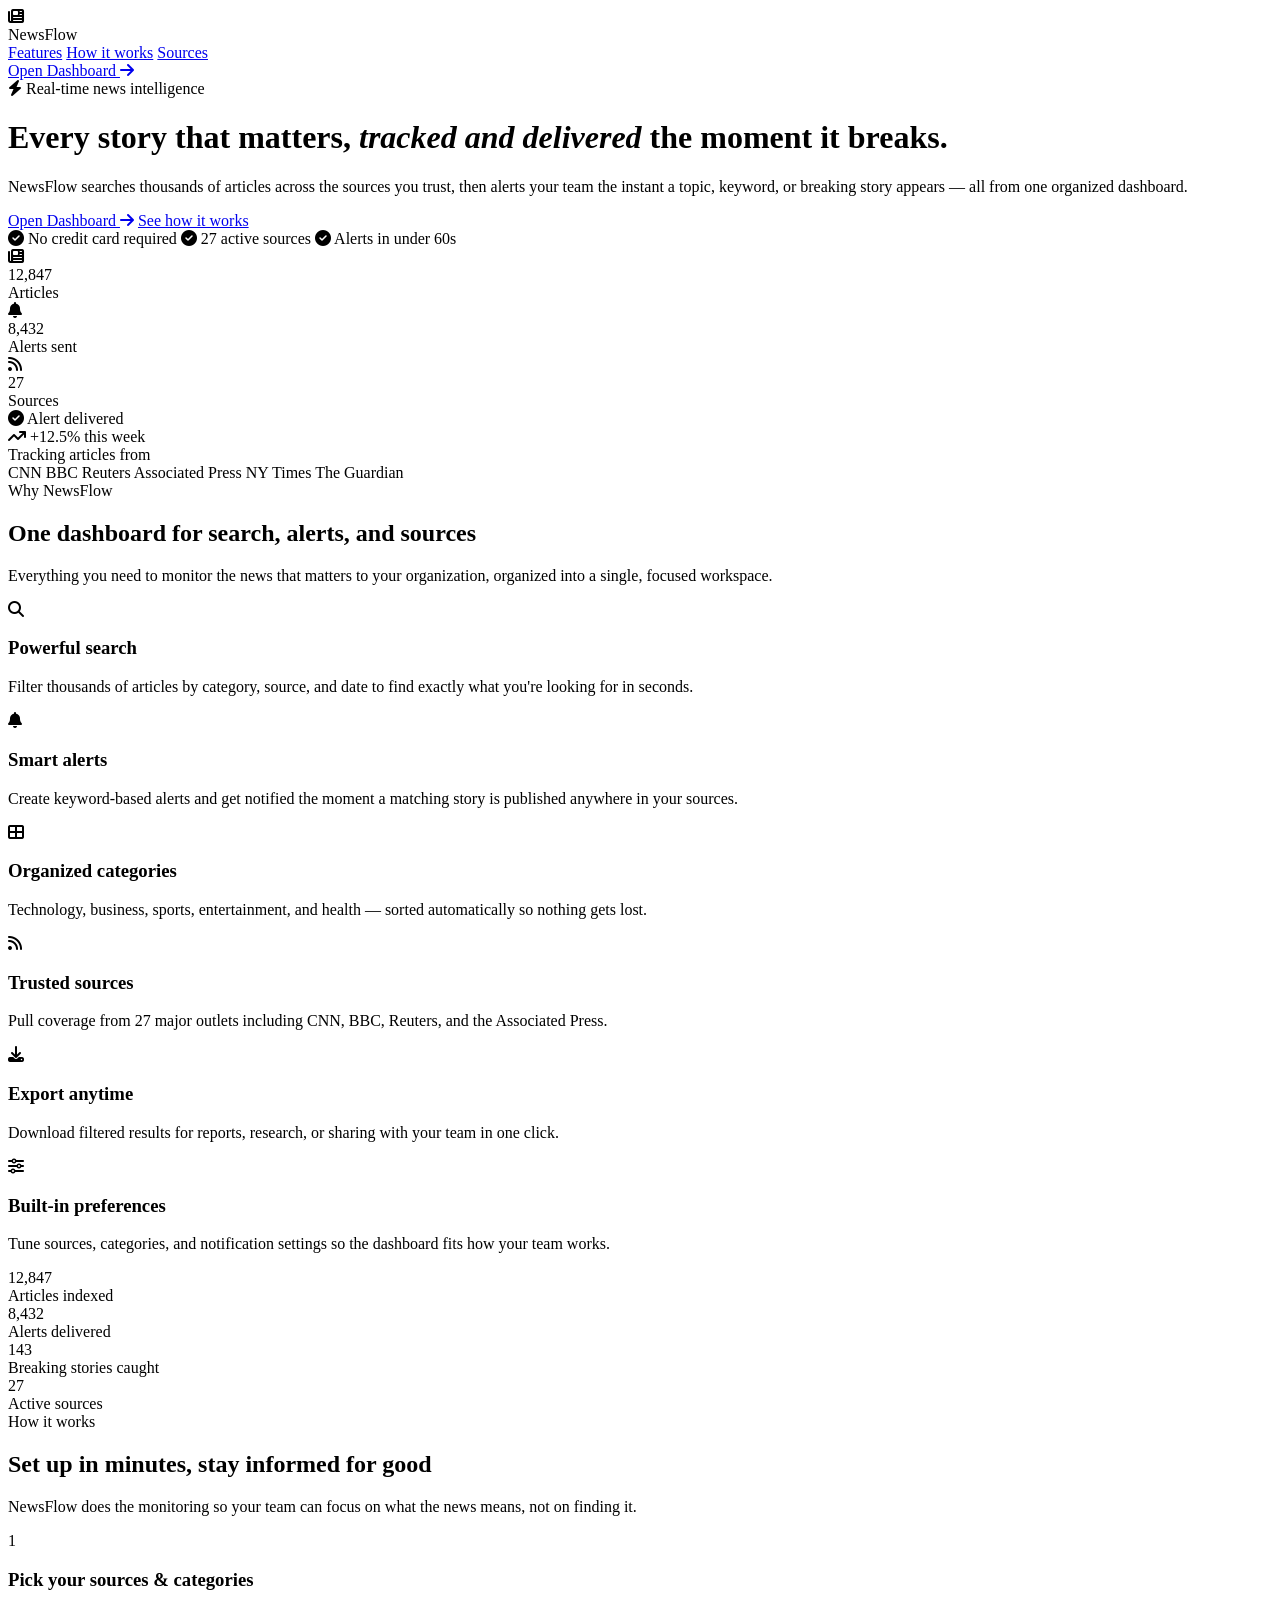
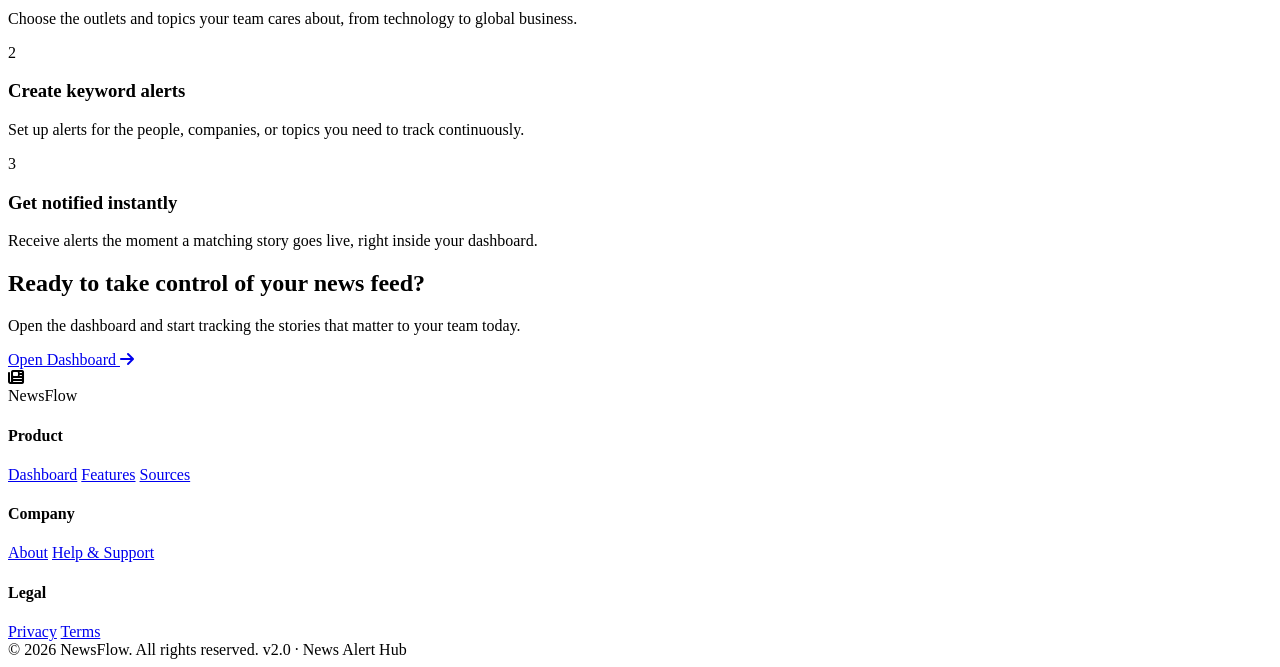
==== index.html @ 971b22b0 "Create index.html" ====
<!DOCTYPE html>
<html lang="en">
<head>
    <meta charset="UTF-8">
    <meta name="viewport" content="width=device-width, initial-scale=1.0">
    <title>Daily Journal Search & Notification Hub</title>

    <!-- Font Awesome -->
    <link rel="stylesheet" href="https://cdnjs.cloudflare.com/ajax/libs/font-awesome/6.4.0/css/all.min.css">

    <!-- Google Fonts -->
    <link href="https://fonts.googleapis.com/css2?family=Inter:wght@300;400;500;600;700;800&display=swap" rel="stylesheet">

    <!-- CSS Files -->
    <link rel="stylesheet" href="css/style.css">
    <link rel="stylesheet" href="css/landing.css">
</head>
<body class="landing">

    <!-- ============================================
    NAV
    ============================================ -->
    <nav class="landing-nav">
        <div class="nav-inner">
            <div class="nav-brand">
                <div class="logo"><i class="fas fa-newspaper"></i></div>
                <span>NewsFlow</span>
            </div>
            <div class="nav-links">
                <a href="#features">Features</a>
                <a href="#how-it-works">How it works</a>
                <a href="#sources">Sources</a>
            </div>
            <div class="nav-cta">
                <a href="dashboard.html" class="btn btn-primary">Open Dashboard <i class="fas fa-arrow-right"></i></a>
            </div>
        </div>
    </nav>

    <!-- ============================================
    HERO
    ============================================ -->
    <header class="hero">
        <div class="container">
            <div class="hero-grid">
                <div class="hero-copy">
                    <span class="hero-eyebrow"><i class="fas fa-bolt"></i> Real-time news intelligence</span>
                    <h1>Every story that matters, <em>tracked and delivered</em> the moment it breaks.</h1>
                    <p class="hero-sub">
                        NewsFlow searches thousands of articles across the sources you trust, then alerts your
                        team the instant a topic, keyword, or breaking story appears — all from one organized dashboard.
                    </p>
                    <div class="hero-actions">
                        <a href="dashboard.html" class="btn btn-primary btn-lg">Open Dashboard <i class="fas fa-arrow-right"></i></a>
                        <a href="#features" class="btn btn-outline btn-lg">See how it works</a>
                    </div>
                    <div class="hero-trust">
                        <span class="trust-item"><i class="fas fa-check-circle"></i> No credit card required</span>
                        <span class="trust-item"><i class="fas fa-check-circle"></i> 27 active sources</span>
                        <span class="trust-item"><i class="fas fa-check-circle"></i> Alerts in under 60s</span>
                    </div>
                </div>

                <div class="hero-visual">
                    <div class="mock-window">
                        <div class="mock-titlebar">
                            <span></span><span></span><span></span>
                        </div>
                        <div class="mock-body">
                            <div class="mock-stat-row">
                                <div class="mock-stat">
                                    <div class="mock-icon a"><i class="fas fa-newspaper"></i></div>
                                    <div class="mock-num">12,847</div>
                                    <div class="mock-label">Articles</div>
                                </div>
                                <div class="mock-stat">
                                    <div class="mock-icon b"><i class="fas fa-bell"></i></div>
                                    <div class="mock-num">8,432</div>
                                    <div class="mock-label">Alerts sent</div>
                                </div>
                                <div class="mock-stat">
                                    <div class="mock-icon c"><i class="fas fa-rss"></i></div>
                                    <div class="mock-num">27</div>
                                    <div class="mock-label">Sources</div>
                                </div>
                            </div>
                            <div class="mock-list">
                                <div class="mock-row"><span class="dot"></span><span class="bar med"></span></div>
                                <div class="mock-row"><span class="dot"></span><span class="bar short"></span></div>
                                <div class="mock-row"><span class="dot"></span><span class="bar med"></span></div>
                                <div class="mock-row"><span class="dot"></span><span class="bar short"></span></div>
                            </div>
                        </div>
                    </div>
                    <div class="floating-badge fb-1"><i class="fas fa-circle-check"></i> Alert delivered</div>
                    <div class="floating-badge fb-2"><i class="fas fa-arrow-trend-up"></i> +12.5% this week</div>
                </div>
            </div>
        </div>
    </header>

    <!-- ============================================
    SOURCES STRIP
    ============================================ -->
    <section class="sources-strip" id="sources">
        <div class="container strip-inner">
            <span class="strip-label">Tracking articles from</span>
            <div class="strip-logos">
                <span>CNN</span>
                <span>BBC</span>
                <span>Reuters</span>
                <span>Associated Press</span>
                <span>NY Times</span>
                <span>The Guardian</span>
            </div>
        </div>
    </section>

    <!-- ============================================
    FEATURES
    ============================================ -->
    <section class="section" id="features">
        <div class="container">
            <div class="section-header">
                <div class="section-eyebrow">Why NewsFlow</div>
                <h2>One dashboard for search, alerts, and sources</h2>
                <p>Everything you need to monitor the news that matters to your organization, organized into a single, focused workspace.</p>
            </div>
            <div class="features-grid">
                <div class="feature-card">
                    <div class="feature-icon blue"><i class="fas fa-search"></i></div>
                    <h3>Powerful search</h3>
                    <p>Filter thousands of articles by category, source, and date to find exactly what you're looking for in seconds.</p>
                </div>
                <div class="feature-card">
                    <div class="feature-icon cyan"><i class="fas fa-bell"></i></div>
                    <h3>Smart alerts</h3>
                    <p>Create keyword-based alerts and get notified the moment a matching story is published anywhere in your sources.</p>
                </div>
                <div class="feature-card">
                    <div class="feature-icon indigo"><i class="fas fa-th-large"></i></div>
                    <h3>Organized categories</h3>
                    <p>Technology, business, sports, entertainment, and health — sorted automatically so nothing gets lost.</p>
                </div>
                <div class="feature-card">
                    <div class="feature-icon navy"><i class="fas fa-rss"></i></div>
                    <h3>Trusted sources</h3>
                    <p>Pull coverage from 27 major outlets including CNN, BBC, Reuters, and the Associated Press.</p>
                </div>
                <div class="feature-card">
                    <div class="feature-icon blue"><i class="fas fa-download"></i></div>
                    <h3>Export anytime</h3>
                    <p>Download filtered results for reports, research, or sharing with your team in one click.</p>
                </div>
                <div class="feature-card">
                    <div class="feature-icon cyan"><i class="fas fa-sliders-h"></i></div>
                    <h3>Built-in preferences</h3>
                    <p>Tune sources, categories, and notification settings so the dashboard fits how your team works.</p>
                </div>
            </div>
        </div>
    </section>

    <!-- ============================================
    STATS BAND
    ============================================ -->
    <section class="stats-band">
        <div class="container">
            <div class="stats-band-grid">
                <div>
                    <div class="stat-num">12,847</div>
                    <div class="stat-caption">Articles indexed</div>
                </div>
                <div>
                    <div class="stat-num">8,432</div>
                    <div class="stat-caption">Alerts delivered</div>
                </div>
                <div>
                    <div class="stat-num">143</div>
                    <div class="stat-caption">Breaking stories caught</div>
                </div>
                <div>
                    <div class="stat-num">27</div>
                    <div class="stat-caption">Active sources</div>
                </div>
            </div>
        </div>
    </section>

    <!-- ============================================
    HOW IT WORKS
    ============================================ -->
    <section class="section" id="how-it-works">
        <div class="container">
            <div class="section-header">
                <div class="section-eyebrow">How it works</div>
                <h2>Set up in minutes, stay informed for good</h2>
                <p>NewsFlow does the monitoring so your team can focus on what the news means, not on finding it.</p>
            </div>
            <div class="steps-grid">
                <div class="step-card">
                    <div class="step-num">1</div>
                    <h3>Pick your sources & categories</h3>
                    <p>Choose the outlets and topics your team cares about, from technology to global business.</p>
                </div>
                <div class="step-card">
                    <div class="step-num">2</div>
                    <h3>Create keyword alerts</h3>
                    <p>Set up alerts for the people, companies, or topics you need to track continuously.</p>
                </div>
                <div class="step-card">
                    <div class="step-num">3</div>
                    <h3>Get notified instantly</h3>
                    <p>Receive alerts the moment a matching story goes live, right inside your dashboard.</p>
                </div>
            </div>
        </div>
    </section>

    <!-- ============================================
    CTA
    ============================================ -->
    <section class="section" style="padding-top: 0;">
        <div class="container">
            <div class="cta-banner">
                <h2>Ready to take control of your news feed?</h2>
                <p>Open the dashboard and start tracking the stories that matter to your team today.</p>
                <div class="cta-actions">
                    <a href="dashboard.html" class="btn btn-primary btn-lg">Open Dashboard <i class="fas fa-arrow-right"></i></a>
                </div>
            </div>
        </div>
    </section>

    <!-- ============================================
    FOOTER
    ============================================ -->
    <footer class="landing-footer">
        <div class="container">
            <div class="footer-top">
                <div class="footer-brand">
                    <div class="logo"><i class="fas fa-newspaper"></i></div>
                    NewsFlow
                </div>
                <div class="footer-links">
                    <div class="footer-col">
                        <h4>Product</h4>
                        <a href="dashboard.html">Dashboard</a>
                        <a href="#features">Features</a>
                        <a href="#sources">Sources</a>
                    </div>
                    <div class="footer-col">
                        <h4>Company</h4>
                        <a href="#">About</a>
                        <a href="#">Help & Support</a>
                    </div>
                    <div class="footer-col">
                        <h4>Legal</h4>
                        <a href="#">Privacy</a>
                        <a href="#">Terms</a>
                    </div>
                </div>
            </div>
            <div class="footer-bottom">
                <span>© 2026 NewsFlow. All rights reserved.</span>
                <span>v2.0 · News Alert Hub</span>
            </div>
        </div>
    </footer>

</body>
</html>
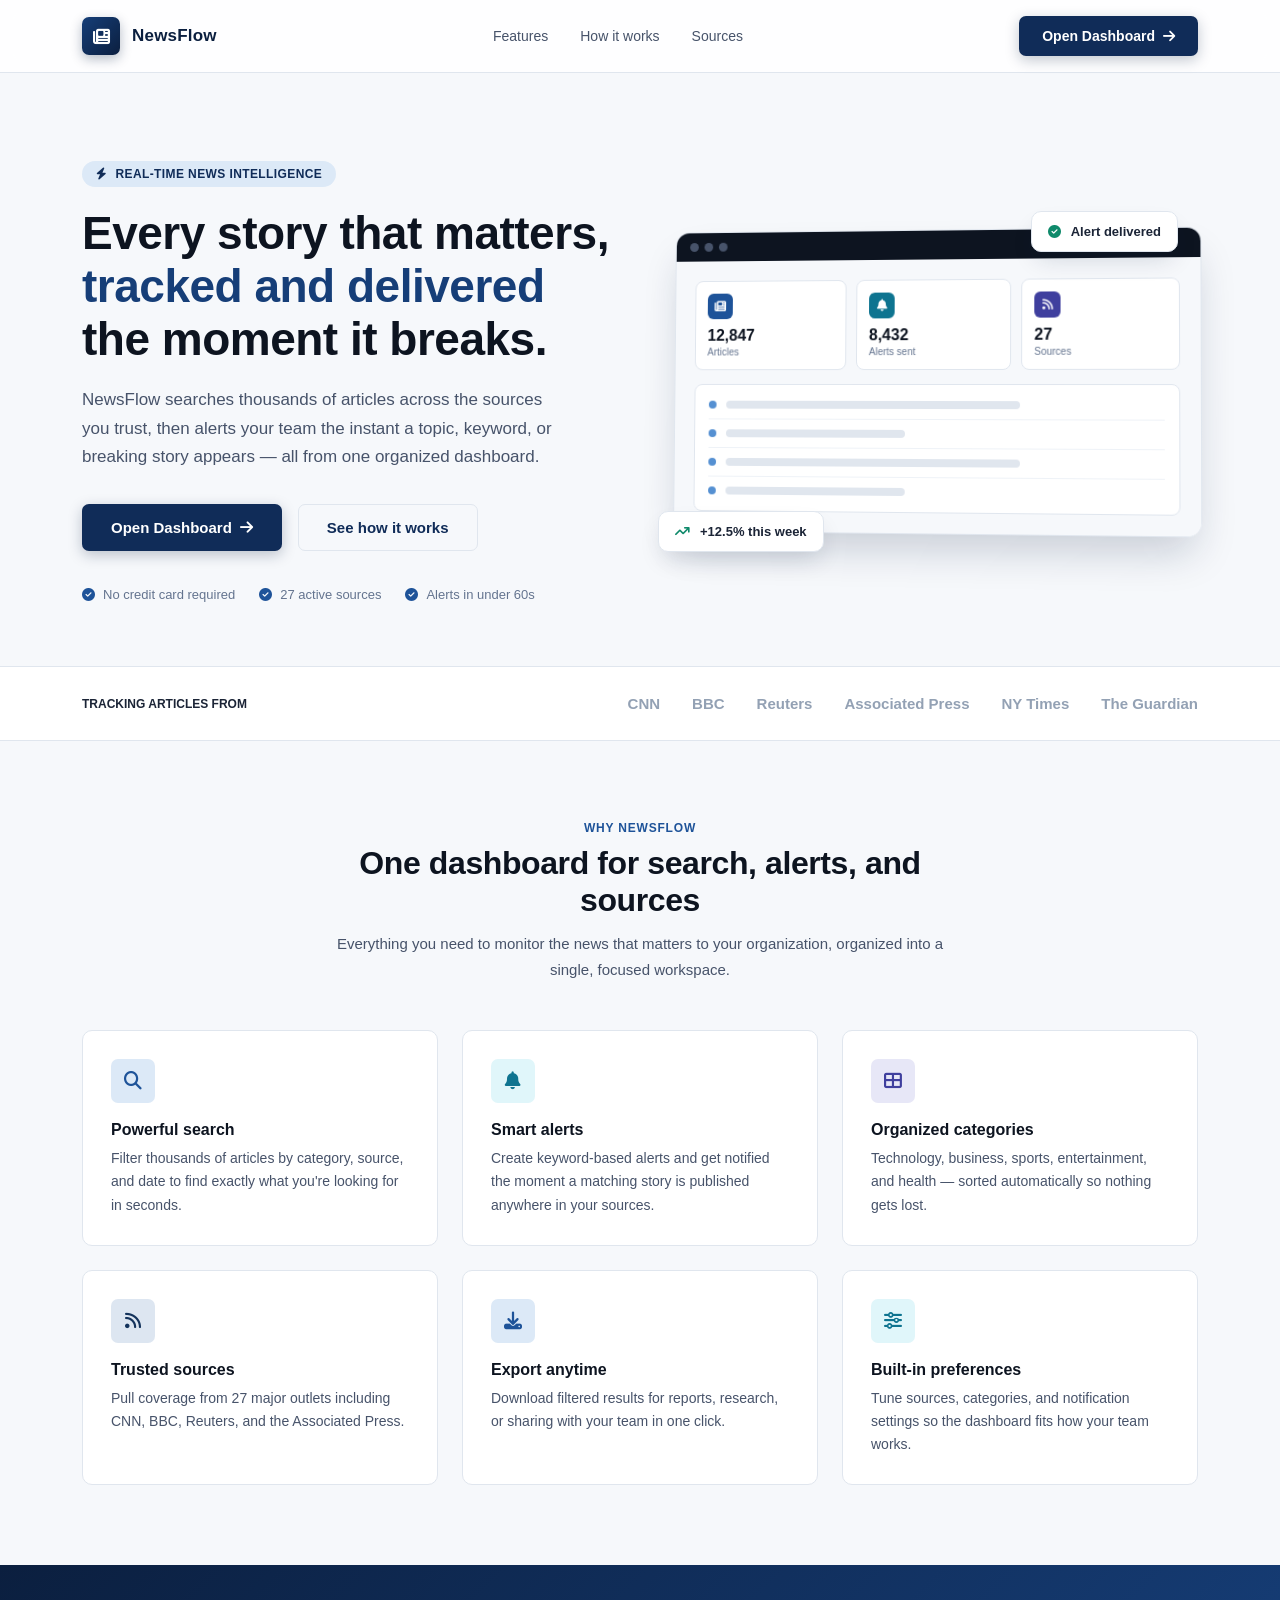
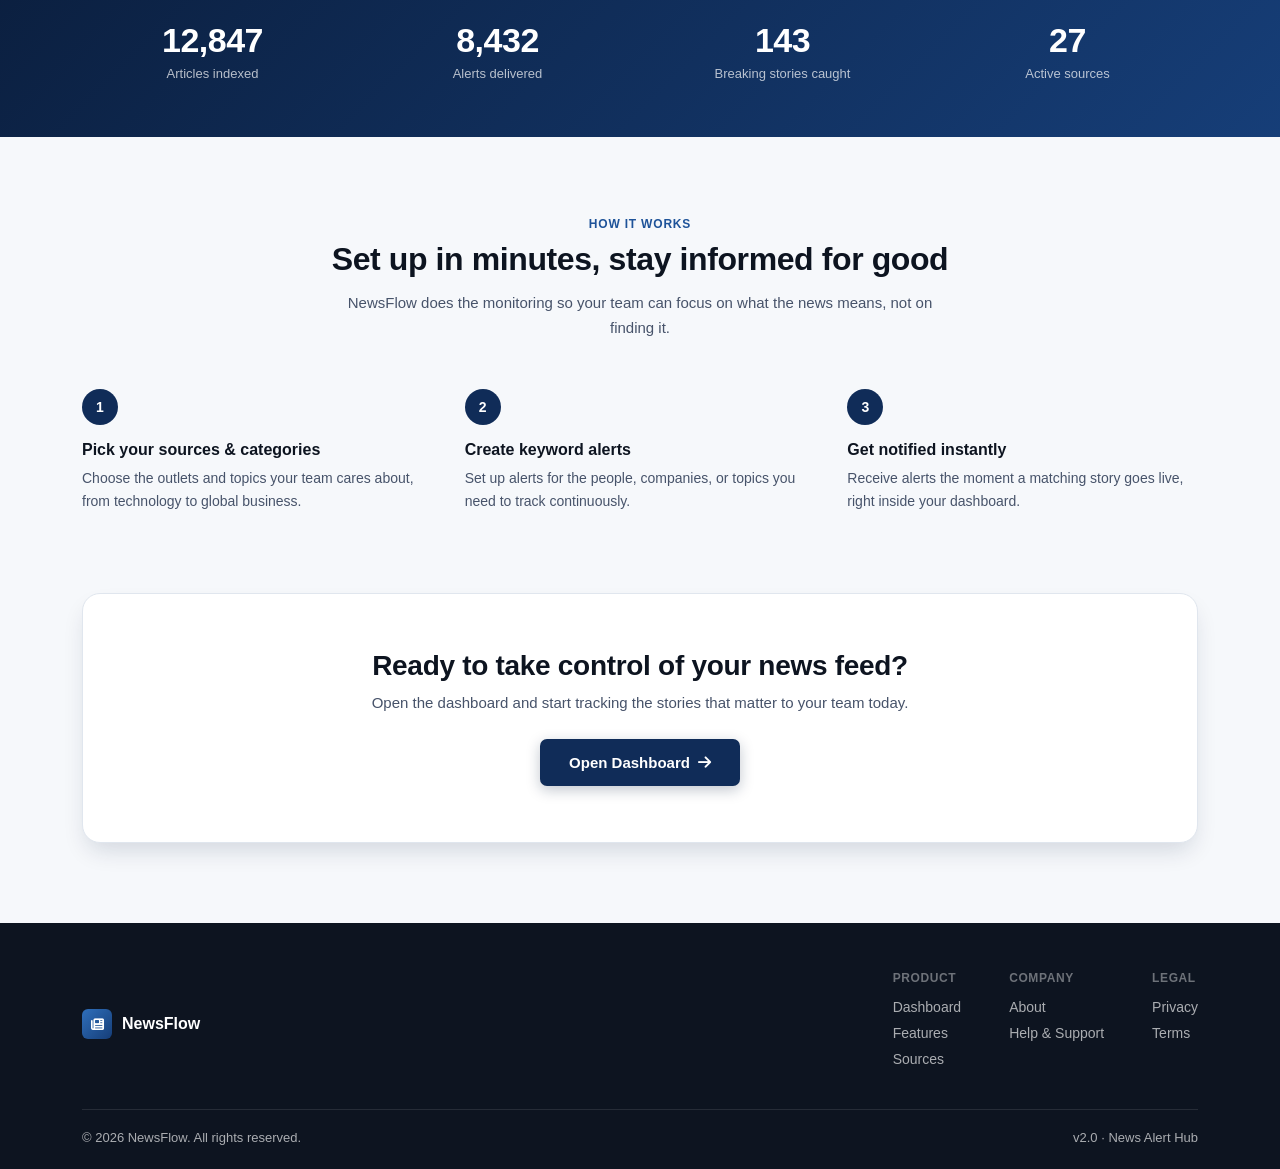
==== commit ca3e4d0a: "Update index.html" ====
--- a/index.html
+++ b/index.html
@@ -12,8 +12,8 @@
     <link href="https://fonts.googleapis.com/css2?family=Inter:wght@300;400;500;600;700;800&display=swap" rel="stylesheet">
 
     <!-- CSS Files -->
-    <link rel="stylesheet" href="css/style.css">
-    <link rel="stylesheet" href="css/landing.css">
+    <link rel="stylesheet" href="style.css">
+    <link rel="stylesheet" href="landing.css">
 </head>
 <body class="landing">
 
--- a/style.css
+++ b/style.css
@@ -0,0 +1,546 @@
+/* ============================================
+   CSS VARIABLES - BLUE THEME
+   ============================================ */
+:root {
+    /* Core brand blues (deep navy anchor -> bright sky highlight) */
+    --primary-50: #EFF5FC;
+    --primary-100: #DCE9F7;
+    --primary-200: #B7D2EF;
+    --primary-300: #86B2E2;
+    --primary-400: #5590D2;
+    --primary-500: #2F6FBB;
+    --primary-600: #1E5399;
+    --primary-700: #163E78;
+    --primary-800: #102C58;
+    --primary-900: #0B1F3F;
+
+    /* Secondary blue-family accents (used in place of unrelated hues) */
+    --accent-cyan: #0E7490;
+    --accent-cyan-bg: #E0F6FA;
+    --accent-indigo: #3F3F9E;
+    --accent-indigo-bg: #E7E7F7;
+    --accent-navy: #14335C;
+    --accent-navy-bg: #DDE6F1;
+
+    --success: #0F8A6B;
+    --success-bg: #DDF3EC;
+    --danger: #C0362C;
+    --danger-bg: #FBE6E4;
+    --warning: #B5750F;
+    --warning-bg: #FBF0DC;
+    --info: var(--primary-500);
+    --info-bg: var(--primary-100);
+
+    --gray-50: #F6F8FB;
+    --gray-100: #EEF2F7;
+    --gray-200: #E0E6EE;
+    --gray-300: #C7D0DC;
+    --gray-400: #93A1B4;
+    --gray-500: #64748F;
+    --gray-600: #47536A;
+    --gray-700: #303A4D;
+    --gray-800: #1B2436;
+    --gray-900: #0D1420;
+
+    --shadow: 0 1px 3px 0 rgba(11, 31, 63, 0.08);
+    --shadow-md: 0 4px 10px -2px rgba(11, 31, 63, 0.12);
+    --shadow-lg: 0 12px 24px -6px rgba(11, 31, 63, 0.16);
+    --shadow-xl: 0 22px 40px -8px rgba(11, 31, 63, 0.20);
+    --radius: 10px;
+    --radius-sm: 7px;
+    --transition: all 0.25s cubic-bezier(0.4, 0, 0.2, 1);
+}
+
+/* ============================================
+   RESET & BASE
+   ============================================ */
+* {
+    margin: 0;
+    padding: 0;
+    box-sizing: border-box;
+}
+
+body {
+    font-family: -apple-system, BlinkMacSystemFont, 'Segoe UI', Roboto, 'Helvetica Neue', Arial, sans-serif;
+    background: var(--gray-50);
+    color: var(--gray-800);
+    min-height: 100vh;
+}
+
+/* ============================================
+   APP LAYOUT
+   ============================================ */
+.app-container {
+    display: flex;
+    min-height: 100vh;
+}
+
+/* ============================================
+   SIDEBAR
+   ============================================ */
+.sidebar {
+    width: 280px;
+    background: white;
+    border-right: 1px solid var(--gray-200);
+    border-top: 3px solid var(--primary-800);
+    padding: 24px 16px;
+    position: fixed;
+    top: 0;
+    left: 0;
+    bottom: 0;
+    overflow-y: auto;
+    z-index: 100;
+    transition: var(--transition);
+    display: flex;
+    flex-direction: column;
+}
+
+.sidebar-brand {
+    display: flex;
+    align-items: center;
+    gap: 12px;
+    padding: 0 12px 24px 12px;
+    border-bottom: 1px solid var(--gray-200);
+    margin-bottom: 24px;
+}
+
+.sidebar-brand .logo {
+    width: 42px;
+    height: 42px;
+    background: linear-gradient(135deg, var(--primary-700), var(--primary-900));
+    border-radius: var(--radius-sm);
+    display: flex;
+    align-items: center;
+    justify-content: center;
+    color: white;
+    font-size: 20px;
+    box-shadow: 0 4px 12px rgba(11, 31, 63, 0.35);
+}
+
+.sidebar-brand .brand-text h1 {
+    font-size: 18px;
+    font-weight: 700;
+    color: var(--primary-900);
+    letter-spacing: 0.2px;
+}
+
+.sidebar-brand .brand-text span {
+    color: var(--gray-500);
+    font-size: 11px;
+    display: block;
+    margin-top: -2px;
+    text-transform: uppercase;
+    letter-spacing: 0.6px;
+}
+
+.sidebar-nav {
+    display: flex;
+    flex-direction: column;
+    gap: 2px;
+    flex: 1;
+}
+
+.sidebar-nav .nav-label {
+    font-size: 11px;
+    font-weight: 600;
+    text-transform: uppercase;
+    letter-spacing: 0.8px;
+    color: var(--gray-400);
+    padding: 16px 12px 8px 12px;
+}
+
+.sidebar-nav a {
+    display: flex;
+    align-items: center;
+    gap: 12px;
+    padding: 10px 12px;
+    border-radius: var(--radius-sm);
+    color: var(--gray-600);
+    text-decoration: none;
+    transition: var(--transition);
+    font-size: 14px;
+    font-weight: 500;
+    cursor: pointer;
+    position: relative;
+}
+
+.sidebar-nav a:hover {
+    background: var(--primary-50);
+    color: var(--primary-700);
+}
+
+.sidebar-nav a.active {
+    background: var(--primary-50);
+    color: var(--primary-700);
+}
+
+.sidebar-nav a.active::before {
+    content: '';
+    position: absolute;
+    left: 0;
+    top: 8px;
+    bottom: 8px;
+    width: 3px;
+    background: var(--primary-600);
+    border-radius: 0 4px 4px 0;
+}
+
+.sidebar-nav a i {
+    width: 20px;
+    text-align: center;
+    font-size: 16px;
+    color: var(--gray-400);
+    transition: var(--transition);
+}
+
+.sidebar-nav a:hover i,
+.sidebar-nav a.active i {
+    color: var(--primary-600);
+}
+
+.sidebar-nav a .badge {
+    margin-left: auto;
+    background: var(--danger);
+    color: white;
+    font-size: 11px;
+    font-weight: 600;
+    padding: 2px 10px;
+    border-radius: 20px;
+    line-height: 1.6;
+}
+
+.sidebar-nav a .badge.success {
+    background: var(--success);
+}
+.sidebar-nav a .badge.warning {
+    background: var(--warning);
+}
+
+.sidebar-footer {
+    padding-top: 24px;
+    border-top: 1px solid var(--gray-200);
+    display: flex;
+    flex-direction: column;
+    gap: 4px;
+}
+
+.sidebar-footer a {
+    display: flex;
+    align-items: center;
+    gap: 12px;
+    padding: 10px 12px;
+    border-radius: var(--radius-sm);
+    color: var(--gray-500);
+    text-decoration: none;
+    transition: var(--transition);
+    font-size: 14px;
+    cursor: pointer;
+}
+
+.sidebar-footer a:hover {
+    background: var(--gray-50);
+    color: var(--gray-700);
+}
+
+.sidebar-footer a i {
+    width: 20px;
+    text-align: center;
+}
+
+/* ============================================
+   MAIN CONTENT
+   ============================================ */
+.main-content {
+    margin-left: 280px;
+    flex: 1;
+    padding: 24px 32px 32px 32px;
+}
+
+/* ============================================
+   TOP BAR
+   ============================================ */
+.topbar {
+    display: flex;
+    justify-content: space-between;
+    align-items: center;
+    padding-bottom: 20px;
+    border-bottom: 1px solid var(--gray-200);
+    margin-bottom: 32px;
+    flex-wrap: wrap;
+    gap: 16px;
+}
+
+.topbar-left {
+    display: flex;
+    align-items: center;
+    gap: 16px;
+}
+
+.topbar-left h2 {
+    font-size: 24px;
+    font-weight: 700;
+    color: var(--gray-900);
+}
+
+.topbar-left .breadcrumb {
+    display: flex;
+    align-items: center;
+    gap: 8px;
+    color: var(--gray-500);
+    font-size: 13px;
+}
+
+.topbar-left .breadcrumb a {
+    color: var(--primary-600);
+    text-decoration: none;
+    cursor: pointer;
+}
+
+.topbar-left .breadcrumb a:hover {
+    text-decoration: underline;
+}
+
+.topbar-right {
+    display: flex;
+    align-items: center;
+    gap: 12px;
+}
+
+.topbar-right .search-btn {
+    padding: 8px 16px;
+    background: white;
+    border: 1px solid var(--gray-200);
+    border-radius: 20px;
+    display: flex;
+    align-items: center;
+    gap: 8px;
+    color: var(--gray-500);
+    font-size: 13px;
+    cursor: pointer;
+    transition: var(--transition);
+}
+
+.topbar-right .search-btn:hover {
+    border-color: var(--primary-400);
+    background: var(--primary-50);
+}
+
+.topbar-right .notification-bell {
+    position: relative;
+    width: 40px;
+    height: 40px;
+    display: flex;
+    align-items: center;
+    justify-content: center;
+    background: white;
+    border-radius: 50%;
+    border: 1px solid var(--gray-200);
+    color: var(--gray-600);
+    cursor: pointer;
+    transition: var(--transition);
+}
+
+.topbar-right .notification-bell:hover {
+    background: var(--primary-50);
+    border-color: var(--primary-300);
+    color: var(--primary-600);
+}
+
+.topbar-right .notification-bell .dot {
+    position: absolute;
+    top: 8px;
+    right: 8px;
+    width: 8px;
+    height: 8px;
+    background: var(--danger);
+    border-radius: 50%;
+    border: 2px solid white;
+    animation: pulse-dot 2s infinite;
+}
+
+@keyframes pulse-dot {
+    0%, 100% { transform: scale(1); }
+    50% { transform: scale(1.3); }
+}
+
+.topbar-right .user-avatar {
+    width: 40px;
+    height: 40px;
+    border-radius: 50%;
+    background: linear-gradient(135deg, var(--primary-600), var(--primary-900));
+    display: flex;
+    align-items: center;
+    justify-content: center;
+    color: white;
+    font-weight: 600;
+    font-size: 16px;
+    cursor: pointer;
+    transition: var(--transition);
+    border: 2px solid transparent;
+}
+
+.topbar-right .user-avatar:hover {
+    border-color: var(--primary-300);
+    transform: scale(1.05);
+}
+
+.menu-toggle {
+    display: none;
+    width: 40px;
+    height: 40px;
+    background: white;
+    border: 1px solid var(--gray-200);
+    border-radius: var(--radius-sm);
+    align-items: center;
+    justify-content: center;
+    font-size: 18px;
+    color: var(--gray-600);
+    cursor: pointer;
+    transition: var(--transition);
+}
+
+.menu-toggle:hover {
+    background: var(--gray-50);
+}
+
+.mobile-overlay {
+    display: none;
+    position: fixed;
+    top: 0;
+    left: 0;
+    right: 0;
+    bottom: 0;
+    background: rgba(15, 23, 42, 0.5);
+    z-index: 90;
+}
+
+.mobile-overlay.active {
+    display: block;
+}
+
+/* ============================================
+   RESPONSIVE
+   ============================================ */
+@media (max-width: 1024px) {
+    .main-content {
+        padding: 20px;
+    }
+}
+
+@media (max-width: 768px) {
+    .sidebar {
+        transform: translateX(-100%);
+        width: 280px;
+    }
+
+    .sidebar.open {
+        transform: translateX(0);
+    }
+
+    .main-content {
+        margin-left: 0;
+        padding: 16px;
+    }
+
+    .menu-toggle {
+        display: flex !important;
+    }
+
+    .topbar {
+        flex-direction: column;
+        align-items: stretch;
+        gap: 12px;
+    }
+
+    .topbar-right {
+        justify-content: flex-end;
+    }
+
+    .stats-grid {
+        grid-template-columns: repeat(2, 1fr);
+    }
+
+    .search-bar {
+        flex-direction: column;
+    }
+    .search-bar .filter-group {
+        width: 100%;
+    }
+    .search-bar select,
+    .search-bar .filter-btn {
+        flex: 1;
+    }
+
+    .results-header {
+        flex-direction: column;
+        align-items: stretch;
+    }
+
+    .pagination {
+        flex-direction: column;
+        align-items: stretch;
+        text-align: center;
+    }
+
+    .pagination .pagination-buttons {
+        justify-content: center;
+        flex-wrap: wrap;
+    }
+
+    .toast-container {
+        bottom: 12px;
+        right: 12px;
+        left: 12px;
+        max-width: 100%;
+    }
+
+    .modal {
+        padding: 24px;
+        max-width: 95%;
+    }
+
+    .modal .modal-body .detail-row {
+        flex-direction: column;
+        padding: 12px 0;
+    }
+
+    .modal .modal-body .detail-row .label {
+        width: 100%;
+        margin-bottom: 4px;
+    }
+}
+
+@media (max-width: 480px) {
+    .stats-grid {
+        grid-template-columns: 1fr;
+    }
+    .topbar-left h2 {
+        font-size: 20px;
+    }
+    .stat-card .stat-value {
+        font-size: 22px;
+    }
+}
+
+/* ============================================
+   SCROLLBAR
+   ============================================ */
+::-webkit-scrollbar {
+    width: 6px;
+    height: 6px;
+}
+
+::-webkit-scrollbar-track {
+    background: var(--gray-100);
+}
+
+::-webkit-scrollbar-thumb {
+    background: var(--gray-300);
+    border-radius: 10px;
+}
+
+::-webkit-scrollbar-thumb:hover {
+    background: var(--gray-400);
+}
+apps-fileview.texmex_20260702.00_p1
+style.css
--- a/landing.css
+++ b/landing.css
@@ -0,0 +1,681 @@
+/* ============================================
+   LANDING PAGE
+   Uses the shared blue token system defined in style.css (:root)
+   ============================================ */
+
+body.landing {
+    background: var(--gray-50);
+}
+
+.landing .container {
+    max-width: 1180px;
+    margin: 0 auto;
+    padding: 0 32px;
+}
+
+/* ---------- NAV ---------- */
+.landing-nav {
+    position: sticky;
+    top: 0;
+    z-index: 200;
+    background: rgba(255, 255, 255, 0.85);
+    backdrop-filter: blur(10px);
+    border-bottom: 1px solid var(--gray-200);
+}
+
+.landing-nav .nav-inner {
+    display: flex;
+    align-items: center;
+    justify-content: space-between;
+    padding: 16px 32px;
+    max-width: 1180px;
+    margin: 0 auto;
+}
+
+.landing-nav .nav-brand {
+    display: flex;
+    align-items: center;
+    gap: 12px;
+}
+
+.landing-nav .nav-brand .logo {
+    width: 38px;
+    height: 38px;
+    border-radius: var(--radius-sm);
+    background: linear-gradient(135deg, var(--primary-700), var(--primary-900));
+    display: flex;
+    align-items: center;
+    justify-content: center;
+    color: white;
+    font-size: 17px;
+    box-shadow: 0 4px 12px rgba(11, 31, 63, 0.3);
+}
+
+.landing-nav .nav-brand span {
+    font-size: 17px;
+    font-weight: 700;
+    color: var(--primary-900);
+    letter-spacing: 0.2px;
+}
+
+.landing-nav .nav-links {
+    display: flex;
+    align-items: center;
+    gap: 32px;
+}
+
+.landing-nav .nav-links a {
+    color: var(--gray-600);
+    text-decoration: none;
+    font-size: 14px;
+    font-weight: 500;
+    transition: var(--transition);
+}
+
+.landing-nav .nav-links a:hover {
+    color: var(--primary-700);
+}
+
+.landing-nav .nav-cta {
+    display: flex;
+    align-items: center;
+    gap: 12px;
+}
+
+.btn {
+    display: inline-flex;
+    align-items: center;
+    gap: 8px;
+    padding: 11px 22px;
+    border-radius: var(--radius-sm);
+    font-size: 14px;
+    font-weight: 600;
+    text-decoration: none;
+    cursor: pointer;
+    transition: var(--transition);
+    border: 1px solid transparent;
+}
+
+.btn-primary {
+    background: var(--primary-800);
+    color: white;
+    box-shadow: 0 4px 14px rgba(11, 31, 63, 0.25);
+}
+
+.btn-primary:hover {
+    background: var(--primary-900);
+    transform: translateY(-1px);
+    box-shadow: 0 8px 20px rgba(11, 31, 63, 0.3);
+}
+
+.btn-outline {
+    background: transparent;
+    color: var(--primary-800);
+    border-color: var(--gray-200);
+}
+
+.btn-outline:hover {
+    border-color: var(--primary-300);
+    background: var(--primary-50);
+}
+
+.btn-lg {
+    padding: 14px 28px;
+    font-size: 15px;
+}
+
+/* ---------- HERO ---------- */
+.hero {
+    padding: 88px 0 64px 0;
+    overflow: hidden;
+}
+
+.hero .hero-grid {
+    display: grid;
+    grid-template-columns: 1fr 1fr;
+    gap: 56px;
+    align-items: center;
+}
+
+.hero-eyebrow {
+    display: inline-flex;
+    align-items: center;
+    gap: 8px;
+    padding: 6px 14px;
+    background: var(--primary-100);
+    color: var(--primary-800);
+    border-radius: 20px;
+    font-size: 12px;
+    font-weight: 600;
+    letter-spacing: 0.4px;
+    text-transform: uppercase;
+    margin-bottom: 20px;
+}
+
+.hero h1 {
+    font-size: 46px;
+    line-height: 1.15;
+    font-weight: 800;
+    color: var(--gray-900);
+    letter-spacing: -0.5px;
+    margin-bottom: 20px;
+}
+
+.hero h1 em {
+    font-style: normal;
+    color: var(--primary-700);
+}
+
+.hero .hero-sub {
+    font-size: 17px;
+    line-height: 1.7;
+    color: var(--gray-600);
+    max-width: 480px;
+    margin-bottom: 32px;
+}
+
+.hero .hero-actions {
+    display: flex;
+    align-items: center;
+    gap: 16px;
+    margin-bottom: 36px;
+}
+
+.hero .hero-note {
+    font-size: 13px;
+    color: var(--gray-500);
+}
+
+.hero .hero-trust {
+    display: flex;
+    align-items: center;
+    gap: 24px;
+    flex-wrap: wrap;
+}
+
+.hero .hero-trust .trust-item {
+    display: flex;
+    align-items: center;
+    gap: 8px;
+    font-size: 13px;
+    color: var(--gray-500);
+    font-weight: 500;
+}
+
+.hero .hero-trust .trust-item i {
+    color: var(--primary-600);
+}
+
+/* --- Hero mock dashboard preview (signature element) --- */
+.hero-visual {
+    position: relative;
+}
+
+.mock-window {
+    background: white;
+    border-radius: 14px;
+    border: 1px solid var(--gray-200);
+    box-shadow: var(--shadow-xl);
+    overflow: hidden;
+    transform: perspective(1400px) rotateY(-6deg) rotateX(2deg);
+}
+
+.mock-window .mock-titlebar {
+    display: flex;
+    align-items: center;
+    gap: 6px;
+    padding: 10px 14px;
+    background: var(--gray-900);
+}
+
+.mock-window .mock-titlebar span {
+    width: 9px;
+    height: 9px;
+    border-radius: 50%;
+    background: var(--gray-600);
+}
+
+.mock-window .mock-body {
+    padding: 20px;
+    background: var(--gray-50);
+}
+
+.mock-window .mock-stat-row {
+    display: grid;
+    grid-template-columns: repeat(3, 1fr);
+    gap: 10px;
+    margin-bottom: 14px;
+}
+
+.mock-window .mock-stat {
+    background: white;
+    border: 1px solid var(--gray-200);
+    border-radius: 8px;
+    padding: 12px;
+}
+
+.mock-window .mock-stat .mock-icon {
+    width: 26px;
+    height: 26px;
+    border-radius: 6px;
+    display: flex;
+    align-items: center;
+    justify-content: center;
+    font-size: 12px;
+    color: white;
+    margin-bottom: 8px;
+}
+
+.mock-window .mock-stat .mock-icon.a { background: var(--primary-600); }
+.mock-window .mock-stat .mock-icon.b { background: var(--accent-cyan); }
+.mock-window .mock-stat .mock-icon.c { background: var(--accent-indigo); }
+
+.mock-window .mock-stat .mock-num {
+    font-size: 16px;
+    font-weight: 700;
+    color: var(--gray-900);
+}
+
+.mock-window .mock-stat .mock-label {
+    font-size: 10px;
+    color: var(--gray-500);
+    margin-top: 2px;
+}
+
+.mock-window .mock-list {
+    background: white;
+    border: 1px solid var(--gray-200);
+    border-radius: 8px;
+    padding: 6px 14px;
+}
+
+.mock-window .mock-list .mock-row {
+    display: flex;
+    align-items: center;
+    gap: 10px;
+    padding: 10px 0;
+    border-bottom: 1px solid var(--gray-100);
+}
+
+.mock-window .mock-list .mock-row:last-child { border-bottom: none; }
+
+.mock-window .mock-list .mock-row .dot {
+    width: 8px;
+    height: 8px;
+    border-radius: 50%;
+    background: var(--primary-400);
+    flex-shrink: 0;
+}
+
+.mock-window .mock-list .mock-row .bar {
+    height: 8px;
+    border-radius: 4px;
+    background: var(--gray-200);
+    flex: 1;
+}
+
+.mock-window .mock-list .mock-row .bar.short { max-width: 40%; }
+.mock-window .mock-list .mock-row .bar.med { max-width: 65%; }
+
+.floating-badge {
+    position: absolute;
+    background: white;
+    border: 1px solid var(--gray-200);
+    box-shadow: var(--shadow-lg);
+    border-radius: 10px;
+    padding: 12px 16px;
+    display: flex;
+    align-items: center;
+    gap: 10px;
+    font-size: 13px;
+    font-weight: 600;
+    color: var(--gray-800);
+}
+
+.floating-badge.fb-1 {
+    top: -18px;
+    right: 20px;
+}
+
+.floating-badge.fb-2 {
+    bottom: -18px;
+    left: -10px;
+}
+
+.floating-badge i {
+    color: var(--success);
+}
+
+/* ---------- LOGO / SOURCES STRIP ---------- */
+.sources-strip {
+    padding: 28px 0;
+    border-top: 1px solid var(--gray-200);
+    border-bottom: 1px solid var(--gray-200);
+    background: white;
+}
+
+.sources-strip .strip-inner {
+    display: flex;
+    align-items: center;
+    justify-content: space-between;
+    gap: 16px;
+}
+
+.sources-strip .strip-label {
+    font-size: 12px;
+    font-weight: 600;
+    text-transform: uppercase;
+}
+
+.sources-strip .strip-logos {
+    display: flex;
+    align-items: center;
+    gap: 32px;
+    flex-wrap: wrap;
+    color: var(--gray-400);
+    font-weight: 700;
+    font-size: 15px;
+}
+
+/* ---------- SECTION HEADER ---------- */
+.section {
+    padding: 80px 0;
+}
+
+.section-header {
+    max-width: 620px;
+    margin: 0 auto 48px auto;
+    text-align: center;
+}
+
+.section-eyebrow {
+    font-size: 12px;
+    font-weight: 700;
+    text-transform: uppercase;
+    letter-spacing: 0.8px;
+    color: var(--primary-600);
+    margin-bottom: 10px;
+}
+
+.section-header h2 {
+    font-size: 32px;
+    font-weight: 800;
+    color: var(--gray-900);
+    letter-spacing: -0.4px;
+    margin-bottom: 12px;
+}
+
+.section-header p {
+    font-size: 15px;
+    color: var(--gray-600);
+    line-height: 1.7;
+}
+
+/* ---------- FEATURES ---------- */
+.features-grid {
+    display: grid;
+    grid-template-columns: repeat(3, 1fr);
+    gap: 24px;
+}
+
+.feature-card {
+    background: white;
+    border: 1px solid var(--gray-200);
+    border-radius: var(--radius);
+    padding: 28px;
+    transition: var(--transition);
+}
+
+.feature-card:hover {
+    border-color: var(--primary-200);
+    box-shadow: var(--shadow-md);
+    transform: translateY(-3px);
+}
+
+.feature-card .feature-icon {
+    width: 44px;
+    height: 44px;
+    border-radius: var(--radius-sm);
+    display: flex;
+    align-items: center;
+    justify-content: center;
+    font-size: 18px;
+    margin-bottom: 18px;
+}
+
+.feature-card .feature-icon.blue { background: var(--primary-100); color: var(--primary-600); }
+.feature-card .feature-icon.cyan { background: var(--accent-cyan-bg); color: var(--accent-cyan); }
+.feature-card .feature-icon.indigo { background: var(--accent-indigo-bg); color: var(--accent-indigo); }
+.feature-card .feature-icon.navy { background: var(--accent-navy-bg); color: var(--accent-navy); }
+
+.feature-card h3 {
+    font-size: 16px;
+    font-weight: 700;
+    color: var(--gray-900);
+    margin-bottom: 8px;
+}
+
+.feature-card p {
+    font-size: 14px;
+    color: var(--gray-600);
+    line-height: 1.65;
+}
+
+/* ---------- STATS BAND ---------- */
+.stats-band {
+    background: linear-gradient(135deg, var(--primary-900), var(--primary-700));
+    padding: 56px 0;
+}
+
+.stats-band .stats-band-grid {
+    display: grid;
+    grid-template-columns: repeat(4, 1fr);
+    gap: 24px;
+    text-align: center;
+}
+
+.stats-band .stat-num {
+    font-size: 34px;
+    font-weight: 800;
+    color: white;
+    letter-spacing: -0.5px;
+}
+
+.stats-band .stat-caption {
+    font-size: 13px;
+    color: rgba(255, 255, 255, 0.7);
+    margin-top: 6px;
+}
+
+/* ---------- STEPS ---------- */
+.steps-grid {
+    display: grid;
+    grid-template-columns: repeat(3, 1fr);
+    gap: 32px;
+    position: relative;
+}
+
+.step-card {
+    text-align: left;
+}
+
+.step-card .step-num {
+    display: inline-flex;
+    align-items: center;
+    justify-content: center;
+    width: 36px;
+    height: 36px;
+    border-radius: 50%;
+    background: var(--primary-800);
+    color: white;
+    font-weight: 700;
+    font-size: 14px;
+    margin-bottom: 16px;
+}
+
+.step-card h3 {
+    font-size: 16px;
+    font-weight: 700;
+    color: var(--gray-900);
+    margin-bottom: 8px;
+}
+
+.step-card p {
+    font-size: 14px;
+    color: var(--gray-600);
+    line-height: 1.65;
+}
+
+/* ---------- CTA BANNER ---------- */
+.cta-banner {
+    background: white;
+    border: 1px solid var(--gray-200);
+    border-radius: 18px;
+    padding: 56px;
+    text-align: center;
+    box-shadow: var(--shadow-lg);
+}
+
+.cta-banner h2 {
+    font-size: 28px;
+    font-weight: 800;
+    color: var(--gray-900);
+    margin-bottom: 12px;
+    letter-spacing: -0.3px;
+}
+
+.cta-banner p {
+    font-size: 15px;
+    color: var(--gray-600);
+    margin-bottom: 28px;
+}
+
+.cta-banner .cta-actions {
+    display: flex;
+    align-items: center;
+    justify-content: center;
+    gap: 16px;
+}
+
+/* ---------- FOOTER ---------- */
+.landing-footer {
+    background: var(--gray-900);
+    padding: 48px 0 24px 0;
+    color: rgba(255, 255, 255, 0.65);
+}
+
+.landing-footer .footer-top {
+    display: flex;
+    justify-content: space-between;
+    flex-wrap: wrap;
+    gap: 32px;
+    padding-bottom: 32px;
+    border-bottom: 1px solid rgba(255, 255, 255, 0.1);
+    margin-bottom: 20px;
+}
+
+.landing-footer .footer-brand {
+    display: flex;
+    align-items: center;
+    gap: 10px;
+    color: white;
+    font-weight: 700;
+    font-size: 16px;
+}
+
+.landing-footer .footer-brand .logo {
+    width: 30px;
+    height: 30px;
+    border-radius: 6px;
+    background: linear-gradient(135deg, var(--primary-500), var(--primary-700));
+    display: flex;
+    align-items: center;
+    justify-content: center;
+    color: white;
+    font-size: 13px;
+}
+
+.landing-footer .footer-links {
+    display: flex;
+    gap: 48px;
+    flex-wrap: wrap;
+}
+
+.landing-footer .footer-col h4 {
+    font-size: 12px;
+    text-transform: uppercase;
+    letter-spacing: 0.6px;
+    color: rgba(255, 255, 255, 0.4);
+    margin-bottom: 14px;
+}
+
+.landing-footer .footer-col a {
+    display: block;
+    color: rgba(255, 255, 255, 0.65);
+    text-decoration: none;
+    font-size: 14px;
+    margin-bottom: 10px;
+    transition: var(--transition);
+}
+
+.landing-footer .footer-col a:hover {
+    color: white;
+}
+
+.landing-footer .footer-bottom {
+    display: flex;
+    justify-content: space-between;
+    font-size: 13px;
+    flex-wrap: wrap;
+    gap: 12px;
+}
+
+/* ---------- RESPONSIVE ---------- */
+@media (max-width: 900px) {
+    .hero .hero-grid {
+        grid-template-columns: 1fr;
+    }
+    .hero-visual {
+        order: -1;
+    }
+    .mock-window {
+        transform: none;
+    }
+    .features-grid {
+        grid-template-columns: repeat(2, 1fr);
+    }
+    .steps-grid {
+        grid-template-columns: 1fr;
+    }
+    .stats-band .stats-band-grid {
+        grid-template-columns: repeat(2, 1fr);
+    }
+    .landing-nav .nav-links {
+        display: none;
+    }
+}
+
+@media (max-width: 560px) {
+    .hero h1 {
+        font-size: 32px;
+    }
+    .hero .hero-actions {
+        flex-direction: column;
+        align-items: stretch;
+    }
+    .features-grid {
+        grid-template-columns: 1fr;
+    }
+    .cta-banner {
+        padding: 32px 20px;
+    }
+    .cta-banner .cta-actions {
+        flex-direction: column;
+    }
+    .landing-footer .footer-top {
+        flex-direction: column;
+    }
+}    letter-spacing: 0.6px;
+    color: var(--gray-400);
+    white-space: nowrap;
+
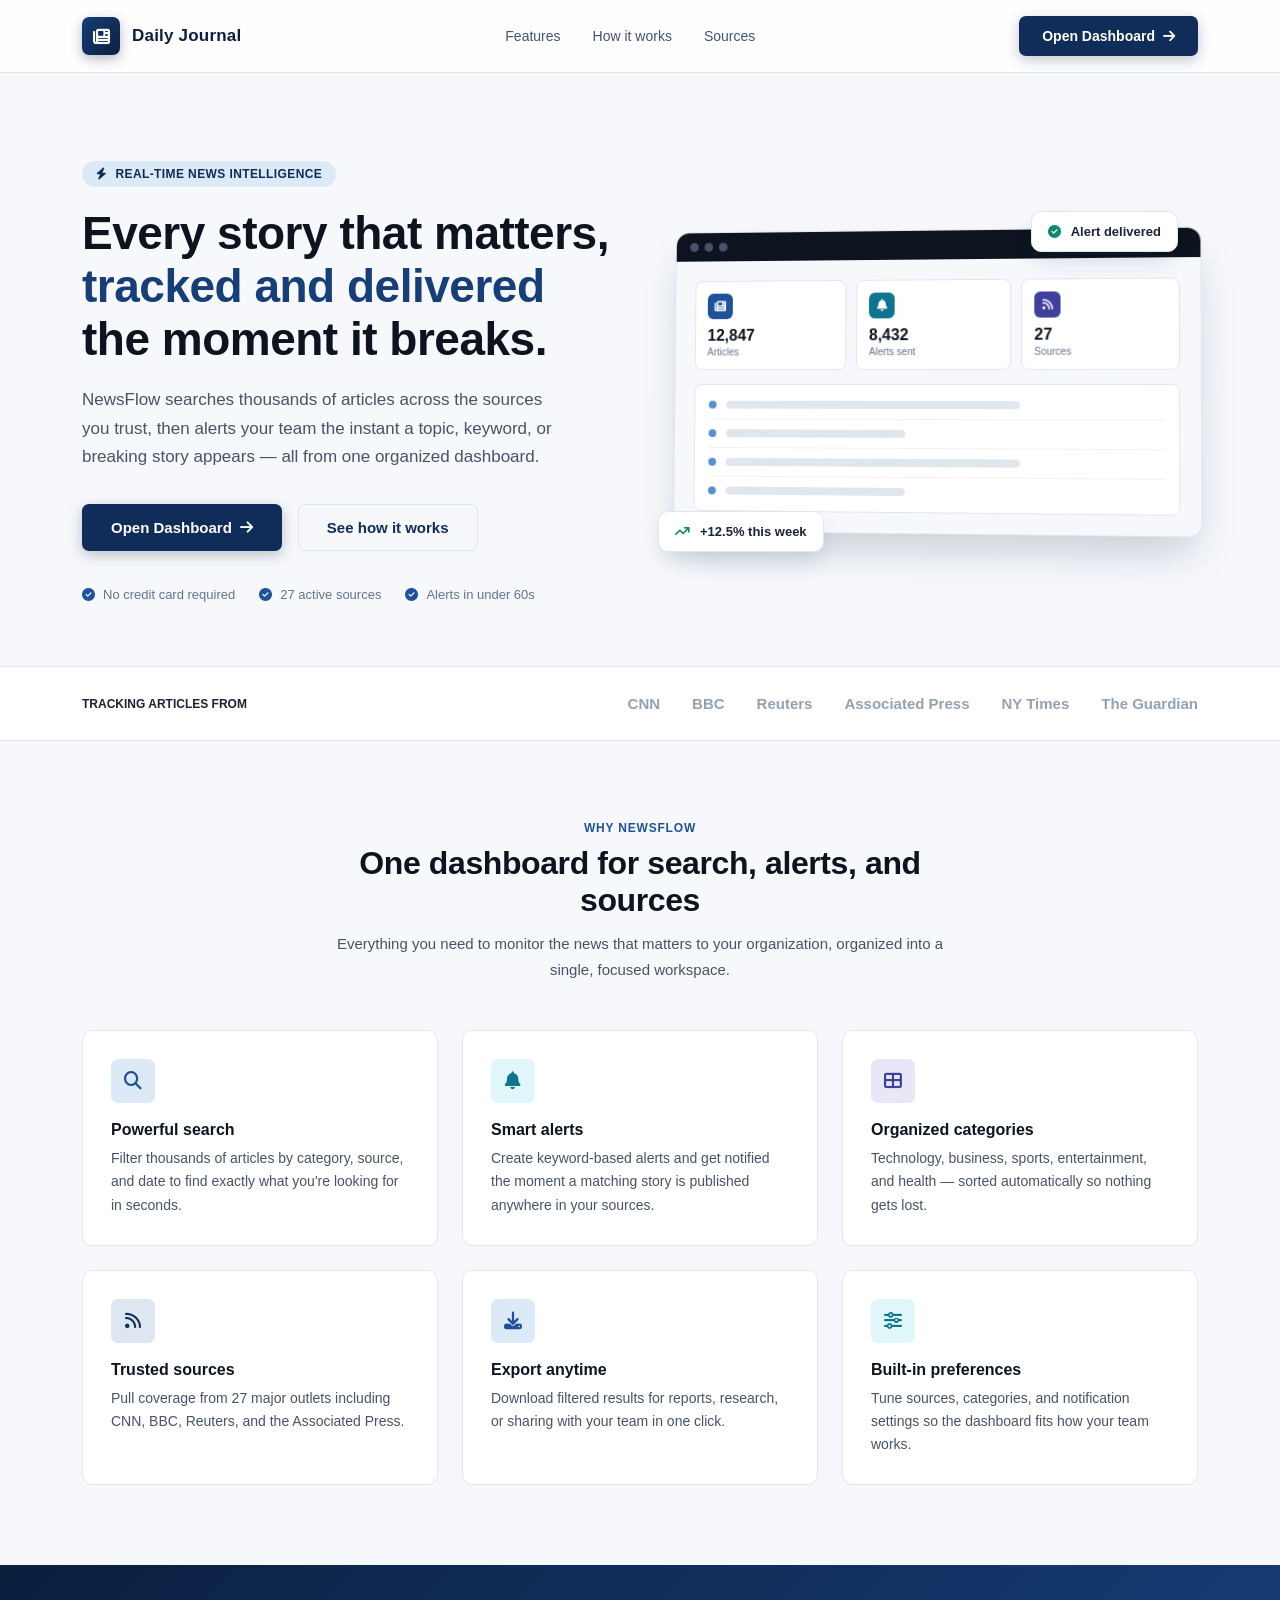
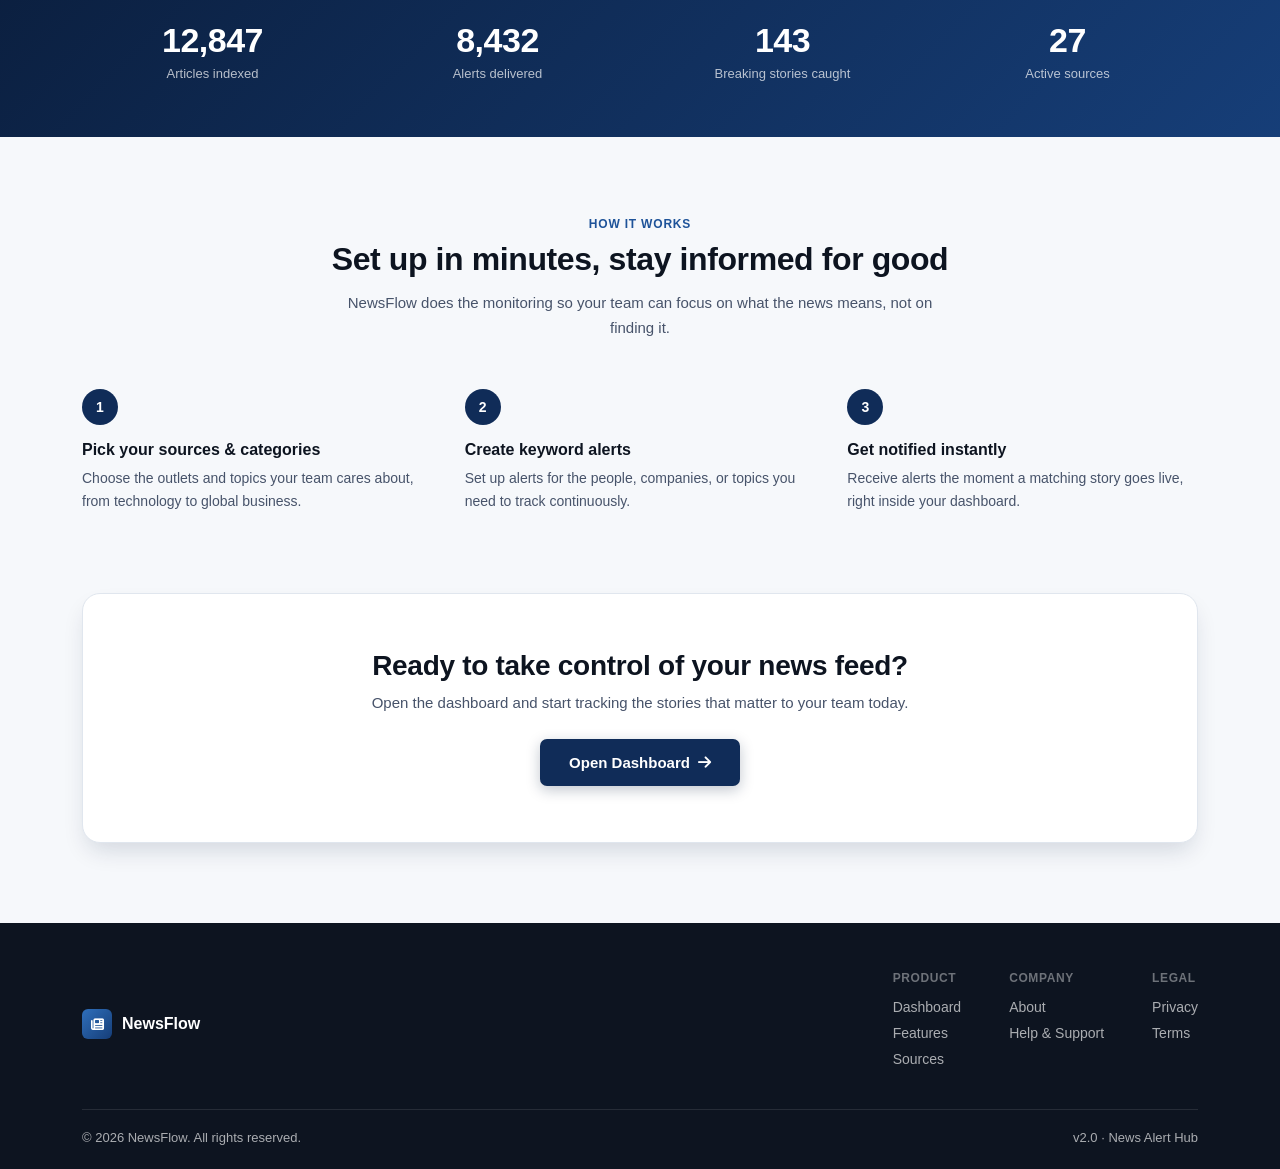
==== commit df775534: "Update index.html" ====
--- a/index.html
+++ b/index.html
@@ -24,7 +24,7 @@
         <div class="nav-inner">
             <div class="nav-brand">
                 <div class="logo"><i class="fas fa-newspaper"></i></div>
-                <span>NewsFlow</span>
+                <span>Daily Journal</span>
             </div>
             <div class="nav-links">
                 <a href="#features">Features</a>
